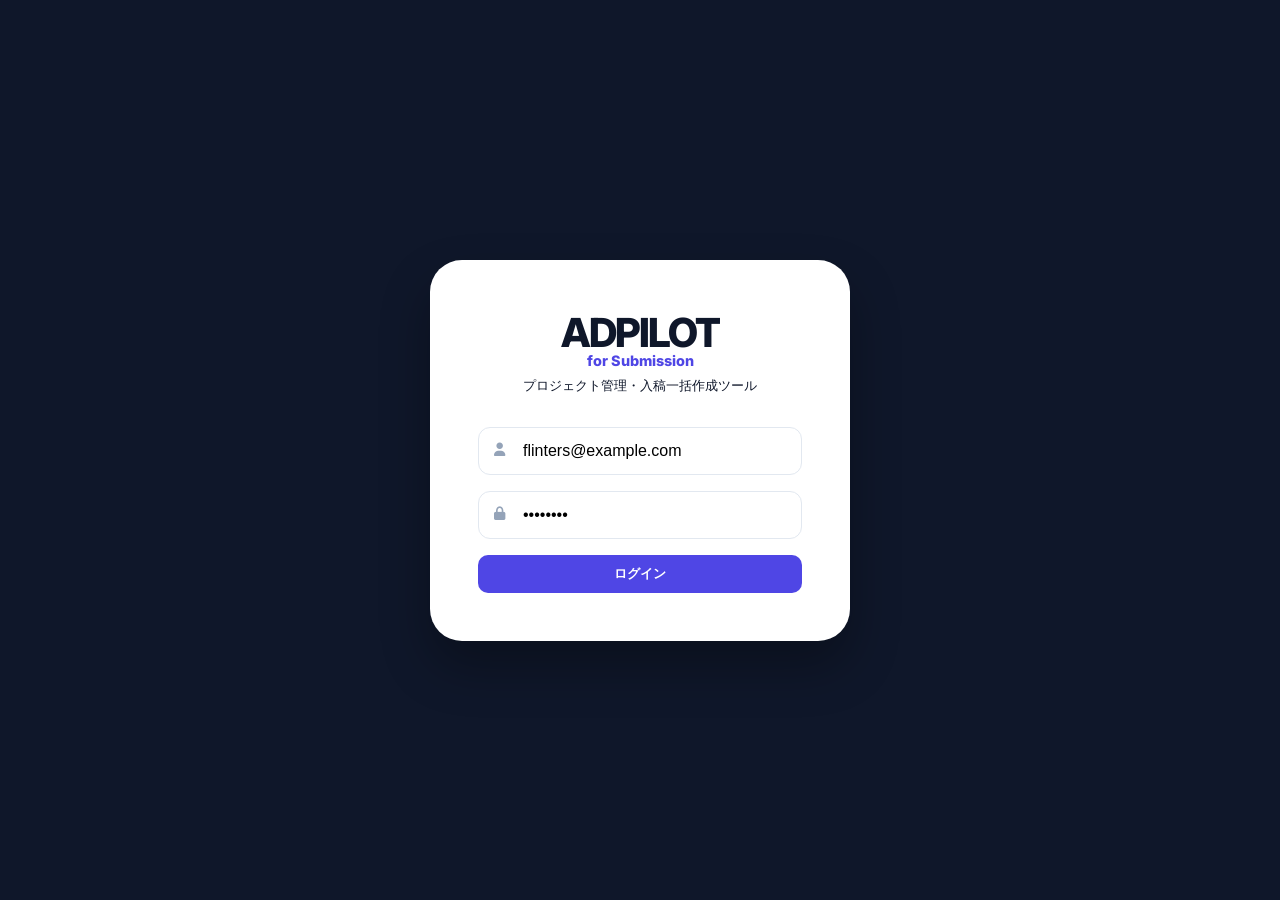
==== mock_tool/index.html @ f50dfc15 "Initial commit" ====
<!DOCTYPE html>
<html lang="ja">
<head>
    <meta charset="UTF-8">
    <meta name="viewport" content="width=device-width, initial-scale=1.0">
    <title>ADPILOT for Submission</title>
    <link rel="stylesheet" href="styles.css">
    <link rel="stylesheet" href="https://cdnjs.cloudflare.com/ajax/libs/font-awesome/6.5.1/css/all.min.css">
    <link href="https://fonts.googleapis.com/css2?family=Inter:wght@400;600;700;800&display=swap" rel="stylesheet">
</head>
<body>
    <!-- Login Layer -->
    <div id="login-screen" class="full-screen-overlay">
        <div class="login-modal">
            <div class="brand-logo">ADPILOT<small>for Submission</small></div>
            <p>プロジェクト管理・入稿一括作成ツール</p>
            <div class="login-form-box">
                <div class="login-input-row"><i class="fas fa-user"></i><input type="text" value="flinters@example.com"></div>
                <div class="login-input-row"><i class="fas fa-lock"></i><input type="password" value="********"></div>
                <button class="btn btn-primary btn-full" id="btn-login-exec">ログイン</button>
            </div>
        </div>
    </div>

    <!-- Account Selection Layer -->
    <div id="account-selection-screen" class="full-screen-overlay" style="display:none; background:#0f172a;">
        <div class="login-modal" style="width:480px;">
            <h2>アカウントを選択</h2>
            <div class="account-grid">
                <div class="account-card btn-account-select" data-account="Flinters Store">
                    <div class="acc-meta"><strong>Flinters Store</strong><small>Meta, Google, Yahoo!</small></div>
                    <i class="fas fa-arrow-right"></i>
                </div>
                <div class="account-card btn-account-select" data-account="Brand-X Project">
                    <div class="acc-meta"><strong>Brand-X Project</strong><small>LINE, TikTok</small></div>
                    <i class="fas fa-arrow-right"></i>
                </div>
            </div>
        </div>
    </div>

    <!-- Application Container -->
    <div class="app-root" id="app-root" style="display:none;">
        <input type="file" id="global-image-uploader" style="display:none;" accept="image/*">
        
        <!-- Side Navigation -->
        <nav class="app-sidebar">
            <div class="sidebar-header">AP<span>Sub</span></div>
            <ul class="nav-list">
                <li class="nav-item active" data-view="dashboard"><i class="fas fa-home"></i><span>ダッシュボード</span></li>
                <li class="nav-item" data-view="creation"><i class="fas fa-plus-square"></i><span>新規入稿作成</span></li>
                <li class="nav-item" data-view="campaigns"><i class="fas fa-sitemap"></i><span>キャンペーン管理</span></li>
                <li class="nav-item" data-view="status"><i class="fas fa-tasks"></i><span>ステータス</span><span class="nav-badge">2</span></li>
                <li class="nav-item" data-view="settings"><i class="fas fa-cog"></i><span>設定</span></li>
            </ul>
        </nav>

        <!-- Main Workspace -->
        <main class="app-workspace">
            <header class="app-header">
                <div class="header-left">
                    <div class="project-switcher" id="project-switcher-toggle">
                        <i class="fas fa-building"></i> <span id="current-project-name">Flinters Store</span> <i class="fas fa-caret-down"></i>
                    </div>
                    <div class="switcher-dropdown" id="project-dropdown">
                        <div class="dropdown-item" data-acc="Flinters Store">Flinters Store</div>
                        <div class="dropdown-item" data-acc="Brand-X Project">Brand-X Project</div>
                        <div class="dropdown-sep"></div>
                        <div class="dropdown-item" id="btn-logout">アカウント選択へ戻る</div>
                    </div>
                </div>
                <div class="header-right">
                    <span class="user-id">flinters</span>
                    <div class="user-avatar">FL</div>
                </div>
            </header>

            <!-- Dashboard View -->
            <div id="view-dashboard" class="view-pane active">
                <div class="view-content">
                    <div class="section-head"><h2>ダッシュボード</h2></div>
                    <div class="stats-row">
                        <div class="stat-card"><span>進行中の入稿</span><div class="stat-val">12</div></div>
                        <div class="stat-card"><span>今月の送信数</span><div class="stat-val">148</div></div>
                        <div class="stat-card"><span>媒体別比率</span><div class="stat-chart-mock"></div></div>
                    </div>
                    <div class="recent-box mt-30">
                        <h3>最近のアクティビティ</h3>
                        <div class="activity-line"><span>Meta Ads の承認が完了しました</span><small>2時間前</small></div>
                        <div class="activity-line"><span>SALEキャンペーン素材が追加されました</span><small>5時間前</small></div>
                    </div>
                </div>
            </div>

            <!-- Creation View -->
            <div id="view-creation" class="view-pane">
                <header class="flow-header">
                    <div class="flow-stepper">
                        <div class="step active" data-s="1"><span>1</span>素材・テキスト</div>
                        <div class="step" data-s="2"><span>2</span>配信先設定</div>
                        <div class="step" data-s="3"><span>3</span>データ生成</div>
                        <div class="step" data-s="4"><span>4</span>最終確認</div>
                    </div>
                    <div class="flow-btns">
                        <button class="btn btn-secondary" id="btn-flow-prev" style="display:none;">戻る</button>
                        <button class="btn btn-primary" id="btn-flow-next">次へ進む</button>
                    </div>
                </header>
                <div class="creation-layout-split">
                    <div class="creation-editor">
                        <!-- Step 1 Pane -->
                        <div id="pane-1" class="pane active">
                            <div id="creative-cards-list">
                                <div class="creative-set-card" data-id="1">
                                    <div class="set-card-head">
                                        <div class="set-card-title"><span class="idx">01</span> 素材セット A</div>
                                        <div class="set-card-ops">
                                            <button class="btn-icon btn-copy-card" title="複製"><i class="fas fa-copy"></i></button>
                                            <button class="btn-icon btn-del-card" title="削除"><i class="fas fa-trash-alt"></i></button>
                                        </div>
                                    </div>
                                    <div class="set-card-body">
                                        <div class="asset-panel">
                                            <div class="asset-slot logo-box">
                                                <small>ロゴ</small>
                                                <div class="upload-area u-logo"><div class="thumb logo-preview empty"></div></div>
                                            </div>
                                            <div class="main-image-slots">
                                                <div class="asset-slot image-box">
                                                    <div class="slot-mode"><button class="m-btn active" data-m="auto">自動</button><button class="m-btn" data-m="manual">個別</button></div>
                                                    <div class="upload-area u-main"><div class="thumb main-preview empty"></div></div>
                                                    <div class="auto-thumbs">
                                                        <div class="at"><div class="att"></div><span>1:1</span></div>
                                                        <div class="at"><div class="att"></div><span>1.91:1</span></div>
                                                    </div>
                                                </div>
                                            </div>
                                            <button class="btn btn-secondary btn-sm btn-add-img-slot"><i class="fas fa-plus"></i> メイン画像を追加</button>
                                        </div>
                                        <div class="fields-panel">
                                            <div class="field-group">
                                                <div class="field-label-row"><span>見出し案</span><button class="btn-add-field" data-type="headline">+</button></div>
                                                <div class="field-container headline-container">
                                                    <div class="field-row">
                                                        <div class="field-check"><i class="fas fa-check-circle"></i></div>
                                                        <div class="field-input-box"><input type="text" class="input-headline" value="【公式】ADPILOTストア"><div class="field-counter"></div></div>
                                                        <button class="btn-del-field">×</button>
                                                    </div>
                                                </div>
                                            </div>
                                            <div class="field-group">
                                                <div class="field-label-row"><span>本文案</span><button class="btn-add-field" data-type="body">+</button></div>
                                                <div class="field-container body-container">
                                                    <div class="field-row">
                                                        <div class="field-check"><i class="fas fa-check-circle"></i></div>
                                                        <div class="field-input-box"><textarea class="input-body">最新のトレンドをADPILOTで一括管理。期間限定セール実施中！</textarea><div class="field-counter"></div></div>
                                                        <button class="btn-del-field">×</button>
                                                    </div>
                                                </div>
                                            </div>
                                            <div class="field-group">
                                                <div class="field-label-row"><span>媒体別固有項目</span></div>
                                                <div class="platform-inputs">
                                                    <div class="f-item"><label>Meta 説明文</label><input type="text" class="input-meta-desc saas-input" value="詳細はこちら"></div>
                                                    <div class="f-item"><label>Google 長い見出し</label><input type="text" class="input-google-long saas-input" value="国内最大級の品揃えをチェック。"></div>
                                                    <div class="f-item"><label>Yahoo! リンクテキスト</label><input type="text" class="input-yahoo-link saas-input" value="詳しくはこちら"></div>
                                                </div>
                                            </div>
                                            <div class="field-group-row">
                                                <div class="f-item"><label>CTAボタン</label><select class="input-cta saas-input"><option>詳細を見る</option><option>今すぐ購入</option></select></div>
                                                <div class="f-item"><label>計測プリセット</label><select class="input-preset saas-input"><option>Default</option></select></div>
                                            </div>
                                            <div class="f-item mt-10"><label>最終遷移先URL</label><input type="text" class="input-url saas-input" value="https://shop.example.com"></div>
                                        </div>
                                    </div>
                                </div>
                            </div>
                            <button class="btn btn-secondary btn-full mt-20" id="btn-add-set-final"><i class="fas fa-plus"></i> 新しい素材セットを追加</button>
                        </div>
                        <!-- Step 2 Pane -->
                        <div id="pane-2" class="pane">
                            <div class="view-title"><h2>配信先設定</h2><p>媒体とターゲットを紐付けます。</p></div>
                            <div class="table-container-card">
                                <table class="matrix-table" id="flow-matrix-table">
                                    <thead><tr><th>媒体</th><th>キャンペーン</th><th>アドセット</th><th>素材セット</th><th></th></tr></thead>
                                    <tbody>
                                        <tr class="matrix-row">
                                            <td><select class="sel-media"><option value="Meta">Meta Ads</option><option value="Google">Google Ads</option><option value="Yahoo">Yahoo! JAPAN</option></select></td>
                                            <td><select class="sel-cp"><option>キャンペーン選択</option></select></td>
                                            <td><select class="sel-as"><option>アドセット選択</option></select></td>
                                            <td><div class="multi-select-custom"><div class="ms-label">素材セット 1</div><div class="ms-popover"></div></div></td>
                                            <td><button class="btn-icon btn-del-matrix"><i class="fas fa-trash"></i></button></td>
                                        </tr>
                                    </tbody>
                                </table>
                            </div>
                            <button class="btn btn-secondary mt-20" id="btn-add-matrix-row"><i class="fas fa-plus"></i> 配信先を追加</button>
                        </div>
                        <!-- Step 3 & 4 Panes -->
                        <div id="pane-3" class="pane"><div id="step-3-gen-box"></div></div>
                        <div id="pane-4" class="pane"><div id="step-4-final-box"></div></div>
                    </div>

                    <!-- Right Preview Panel -->
                    <aside class="app-preview-panel">
                        <div class="p-header">
                            <h3>プレビュー</h3>
                            <div class="p-navigation">
                                <button id="p-prev-btn"><i class="fas fa-chevron-left"></i></button>
                                <span id="p-current-info">案 1/1</span>
                                <button id="p-next-btn"><i class="fas fa-chevron-right"></i></button>
                            </div>
                        </div>
                        <div class="p-scroll-area">
                            <div class="preview-card meta-card">
                                <div class="pc-head"><div class="pc-avatar ref-logo"></div><div><strong>ADPILOT Sub</strong><br><small>Sponsored</small></div></div>
                                <div class="pc-body ref-body">...</div>
                                <div class="pc-img ref-img"></div>
                                <div class="pc-foot"><div>SHOP.COM</div><button class="btn-pc ref-cta">詳細</button></div>
                            </div>
                            <div class="preview-card google-card">
                                <div class="pc-url">shop.example.com</div>
                                <div class="pc-title ref-headline">...</div>
                                <div style="display:flex; gap:10px;"><div class="pc-body ref-body" style="flex:1">...</div><div class="pc-mini-img ref-img"></div></div>
                            </div>
                            <div class="preview-card yahoo-card">
                                <div class="pc-img ref-img"></div>
                                <div class="pc-title ref-headline">...</div>
                                <div class="pc-body ref-body">...</div>
                            </div>
                            <div class="preview-card line-card">
                                <div class="pc-head"><div class="pc-avatar ref-logo"></div><strong>ADPILOT official</strong></div>
                                <div class="pc-img ref-img"></div>
                                <div class="pc-text ref-headline">...</div>
                            </div>
                        </div>
                    </aside>
                </div>
            </div>

            <!-- Campaign Mgmt -->
            <div id="view-campaigns" class="app-view">
                <div class="view-content">
                    <div class="header-row">
                        <h2>キャンペーン・アドセット管理</h2>
                        <div class="actions"><button class="btn btn-primary" id="btn-cp-new">キャンペーン登録</button><button class="btn btn-secondary" id="btn-as-new">アドセット登録</button></div>
                    </div>
                    <div class="media-tab-row mt-20">
                        <button class="plt-tab active" data-plt="Meta">Meta</button><button class="plt-tab" data-plt="Google">Google</button><button class="plt-tab" data-plt="Yahoo">Yahoo!</button>
                    </div>
                    <div class="table-container-card mt-20">
                        <table class="saas-table">
                            <thead><tr><th>種類</th><th>名称</th><th>ステータス</th><th>予算/目的/ターゲット</th><th>操作</th></tr></thead>
                            <tbody id="mgmt-table-body"></tbody>
                        </table>
                    </div>
                </div>
            </div>

            <!-- Status View -->
            <div id="view-status" class="app-view">
                <div class="view-content">
                    <div class="view-title"><h2>入稿ステータス管理</h2></div>
                    <h3 class="mt-20">対応が必要なタスク</h3>
                    <div class="table-container-card mt-10 mb-40"><table class="saas-table"><tbody id="status-todo-list"></tbody></table></div>
                    <h3>入稿履歴</h3>
                    <div class="table-container-card mt-10"><table class="saas-table"><tbody id="status-hist-list"></tbody></table></div>
                </div>
            </div>

            <!-- Settings View -->
            <div id="view-settings" class="app-view">
                <div class="view-content" id="settings-root"></div>
            </div>
        </main>
    </div>

    <!-- Modal Overlay -->
    <div id="modal-overlay" class="modal-layer">
        <div class="modal-window">
            <button class="btn-modal-close"><i class="fas fa-times"></i></button>
            <div id="modal-body-content"></div>
            <div class="modal-actions">
                <button class="btn btn-primary" id="btn-modal-save-exec">保存する</button>
            </div>
        </div>
    </div>

    <script src="script.js"></script>
</body>
</html>
---- mock_tool/styles.css ----
:root {
    --primary: #4f46e5;
    --primary-hover: #4338ca;
    --sidebar-bg: #0f172a;
    --bg-main: #f8fafc;
    --border: #e2e8f0;
    --text-main: #0f172a;
    --text-muted: #64748b;
    --danger: #ef4444;
    --success: #10b981;
    --warn: #f59e0b;
}

* { box-sizing: border-box; margin: 0; padding: 0; }
body { font-family: 'Inter', sans-serif; color: var(--text-main); background: var(--bg-main); overflow: hidden; height: 100vh; font-size: 13px; }

/* Full Overlays */
.full-screen-overlay { position: fixed; top: 0; left: 0; width: 100%; height: 100%; z-index: 9999; display: flex; align-items: center; justify-content: center; background: #0f172a; transition: 0.3s; }
.login-modal { background: white; padding: 48px; border-radius: 32px; width: 420px; text-align: center; box-shadow: 0 25px 50px rgba(0,0,0,0.3); }
.brand-logo { font-size: 2.5rem; font-weight: 800; color: var(--sidebar-bg); letter-spacing: -2px; margin-bottom: 8px; }
.brand-logo small { font-size: 0.9rem; display: block; color: var(--primary); letter-spacing: 0; margin-top: -5px; }

.login-form-box { margin-top: 32px; display: flex; flex-direction: column; gap: 16px; }
.login-input-row { position: relative; }
.login-input-row i { position: absolute; left: 16px; top: 16px; color: #94a3b8; }
.login-input-row input { width: 100%; padding: 14px 14px 14px 44px; border: 1.5px solid var(--border); border-radius: 12px; font-size: 1rem; }

.account-grid { margin-top: 32px; display: flex; flex-direction: column; gap: 12px; }
.account-card { background: #f1f5f9; padding: 16px 20px; border-radius: 16px; display: flex; justify-content: space-between; align-items: center; cursor: pointer; transition: 0.2s; text-align: left; }
.account-card:hover { background: #e2e8f0; transform: translateX(8px); }
.acc-meta strong { display: block; font-size: 1rem; }
.acc-meta small { color: var(--text-muted); }

/* --- Main Layout --- */
.app-root { display: flex; width: 100vw; height: 100vh; overflow: hidden; }

/* Sidebar */
.app-sidebar { width: 110px; background: var(--sidebar-bg); display: flex; flex-direction: column; align-items: center; padding: 24px 0; flex-shrink: 0; }
.sidebar-header { width: 44px; height: 44px; background: linear-gradient(135deg, var(--primary), #818cf8); border-radius: 12px; color: white; display: flex; flex-direction: column; align-items: center; justify-content: center; font-weight: 800; font-size: 1.1rem; margin-bottom: 40px; box-shadow: 0 4px 12px rgba(79,70,229,0.3); }
.sidebar-header span { font-size: 0.5rem; margin-top: -2px; }

.nav-list { width: 100%; list-style: none; }
.nav-item { width: 100%; height: 72px; display: flex; flex-direction: column; align-items: center; justify-content: center; color: #94a3b8; cursor: pointer; gap: 6px; position: relative; transition: 0.2s; }
.nav-item.active { color: white; background: rgba(255,255,255,0.05); }
.nav-item.active::after { content: ''; position: absolute; left: 0; top: 15%; bottom: 15%; width: 3px; background: var(--primary); }
.nav-item i { font-size: 1.4rem; }
.nav-item span { font-size: 0.6rem; font-weight: 600; }
.nav-badge { position: absolute; top: 12px; right: 28px; background: var(--danger); color: white; font-size: 0.6rem; font-weight: 800; padding: 2px 5px; border-radius: 10px; }

/* Workspace */
.app-workspace { flex: 1; display: flex; flex-direction: column; overflow: hidden; background: var(--bg-main); }
.app-header { height: 64px; background: white; border-bottom: 1px solid var(--border); display: flex; align-items: center; justify-content: space-between; padding: 0 32px; flex-shrink: 0; }

.project-switcher { position: relative; padding: 8px 16px; background: #f1f5f9; border-radius: 10px; cursor: pointer; font-weight: 700; display: flex; align-items: center; gap: 10px; }
.switcher-dropdown { position: absolute; top: 110%; left: 0; width: 220px; background: white; border: 1px solid var(--border); border-radius: 12px; box-shadow: 0 10px 25px rgba(0,0,0,0.1); display: none; z-index: 1000; padding: 8px; }
.switcher-dropdown.active { display: block; }
.dropdown-item { padding: 12px; border-radius: 8px; cursor: pointer; font-weight: 600; transition: 0.2s; }
.dropdown-item:hover { background: #f1f5f9; color: var(--primary); }
.dropdown-sep { height: 1px; background: var(--border); margin: 6px 0; }

.user-info { display: flex; align-items: center; gap: 12px; }
.user-avatar { width: 32px; height: 32px; background: var(--primary); color: white; border-radius: 50%; display: flex; align-items: center; justify-content: center; font-weight: 800; }

/* Views */
.view-pane { display: none; height: 100%; flex-direction: column; overflow: hidden; }
.view-pane.active { display: flex; }
.view-content { flex: 1; overflow-y: auto; padding: 32px; }

/* Creation Split Layout */
.creation-header { height: 56px; background: white; border-bottom: 1px solid var(--border); display: flex; align-items: center; justify-content: space-between; padding: 0 32px; flex-shrink: 0; }
.flow-stepper { display: flex; gap: 32px; }
.step { display: flex; align-items: center; gap: 10px; color: var(--text-muted); font-weight: 700; font-size: 0.85rem; }
.step.active { color: var(--primary); }
.step span { width: 22px; height: 22px; background: #f1f5f9; border-radius: 50%; display: flex; align-items: center; justify-content: center; font-size: 0.75rem; }
.step.active span { background: var(--primary); color: white; }

.creation-layout-split { display: flex; flex: 1; overflow: hidden; }
.creation-editor { flex: 1; overflow-y: auto; padding: 32px; background: #f1f5f9; }
.app-preview-panel { width: 380px; background: white; border-left: 1px solid var(--border); display: flex; flex-direction: column; flex-shrink: 0; }

.pane { display: none; flex-direction: column; gap: 32px; }
.pane.active { display: flex; }

/* Creative Card */
.creative-set-card { background: white; border-radius: 20px; border: 1px solid var(--border); padding: 24px; box-shadow: 0 4px 6px rgba(0,0,0,0.02); }
.set-card-head { display: flex; justify-content: space-between; border-bottom: 1px solid #f1f5f9; padding-bottom: 16px; margin-bottom: 24px; }
.set-card-title { font-weight: 800; font-size: 1.1rem; display: flex; align-items: center; gap: 12px; }
.set-card-title .idx { background: var(--sidebar-bg); color: white; padding: 2px 8px; border-radius: 6px; font-size: 0.75rem; }
.set-card-body { display: flex; gap: 32px; }

/* Assets Area */
.asset-panel { width: 240px; display: flex; flex-direction: column; gap: 24px; flex-shrink: 0; }
.asset-slot { background: #f8fafc; border: 1px solid var(--border); border-radius: 12px; padding: 16px; position: relative; }
.slot-mode { display: flex; background: #e2e8f0; padding: 2px; border-radius: 8px; width: fit-content; margin-bottom: 12px; }
.m-btn { border: none; background: none; padding: 4px 12px; font-size: 0.7rem; font-weight: 800; cursor: pointer; border-radius: 6px; color: var(--text-muted); }
.m-btn.active { background: white; color: var(--primary); box-shadow: 0 2px 4px rgba(0,0,0,0.05); }
.upload-area { border: 1.5px dashed #cbd5e1; border-radius: 10px; height: 100px; background: #fff; display: flex; align-items: center; justify-content: center; cursor: pointer; overflow: hidden; }
.thumb { width: 100%; height: 100%; background-size: contain; background-position: center; background-repeat: no-repeat; }
.thumb.empty::after { content: '\f03e'; font-family: 'Font Awesome 6 Free'; font-weight: 900; color: #cbd5e1; font-size: 2rem; }
.auto-thumbs { display: flex; gap: 10px; margin-top: 12px; }
.att { width: 36px; height: 36px; background: #eee; border-radius: 4px; background-size: cover; }

/* Fields Area */
.fields-panel { flex: 1; display: flex; flex-direction: column; gap: 24px; }
.field-group { background: #f8fafc; padding: 20px; border-radius: 16px; border: 1px solid var(--border); }
.field-label-row { display: flex; justify-content: space-between; margin-bottom: 12px; font-weight: 800; color: var(--text-muted); font-size: 0.85rem; }
.btn-add-field { background: white; border: 1.5px solid var(--primary); color: var(--primary); width: 22px; height: 22px; border-radius: 6px; cursor: pointer; font-weight: 800; }
.field-row { display: flex; gap: 12px; margin-bottom: 12px; align-items: flex-start; }
.field-check { padding-top: 12px; font-size: 1rem; color: var(--success); }
.field-input-box { flex: 1; position: relative; }
.field-input-box input, .field-input-box textarea { width: 100%; padding: 12px; border: 1px solid var(--border); border-radius: 10px; font-size: 0.95rem; font-family: inherit; }
.field-counter { font-size: 0.7rem; margin-top: 6px; font-weight: 700; display: flex; justify-content: flex-end; gap: 10px; }
.ng { color: var(--danger); }
.ok { color: var(--success); }

/* Matrix Table */
.table-container-card { background: white; border-radius: 16px; border: 1px solid var(--border); overflow: hidden; }
.saas-table { width: 100%; border-collapse: collapse; }
.saas-table th { background: #f8fafc; padding: 14px; text-align: left; font-size: 0.75rem; color: var(--text-muted); border-bottom: 1px solid var(--border); }
.saas-table td { padding: 14px; border-bottom: 1px solid var(--border); vertical-align: middle; }
.campaign-row { background: #f1f5f9; font-weight: 800; }
.adset-row td:nth-child(2) { padding-left: 48px; color: var(--text-muted); }
.adset-row td:nth-child(2)::before { content: '└ '; opacity: 0.5; margin-right: 8px; }

/* Preview Cards */
.p-header { padding: 20px; border-bottom: 1px solid var(--border); }
.p-scroll-area { flex: 1; overflow-y: auto; padding: 20px; background: #f8fafc; }
.preview-card { background: white; border: 1px solid var(--border); border-radius: 16px; padding: 16px; margin-bottom: 32px; box-shadow: 0 4px 12px rgba(0,0,0,0.05); }
.pc-head { display: flex; gap: 12px; margin-bottom: 12px; }
.pc-avatar { width: 36px; height: 36px; background: #eee; border-radius: 6px; background-size: contain; background-position: center; }
.pc-img { width: 100%; aspect-ratio: 1.91/1; background: #f1f5f9; border-radius: 8px; margin: 12px 0; background-size: cover; background-position: center; }
.pc-mini-img { width: 50px; height: 50px; background: #eee; border-radius: 6px; background-size: cover; }
.p-navigation { display: flex; justify-content: space-between; align-items: center; background: #f1f5f9; padding: 10px; border-radius: 12px; margin-top: 10px; }

/* Modals */
.modal-layer { position: fixed; top: 0; left: 0; width: 100%; height: 100%; background: rgba(0,0,0,0.5); display: none; align-items: center; justify-content: center; z-index: 10000; }
.modal-layer.active { display: flex; }
.modal-window { background: white; padding: 32px; border-radius: 24px; width: 540px; position: relative; }
.btn-modal-close { position: absolute; top: 20px; right: 20px; border: none; background: none; font-size: 1.2rem; cursor: pointer; }

/* Utilities */
.btn { padding: 10px 20px; border-radius: 10px; font-weight: 700; cursor: pointer; border: none; transition: 0.2s; display: inline-flex; align-items: center; gap: 8px; }
.btn-primary { background: var(--primary); color: white; }
.btn-secondary { background: white; border: 1px solid var(--border); }
.btn-full { width: 100%; justify-content: center; }
.btn-icon { background: none; border: none; cursor: pointer; color: var(--text-muted); font-size: 1rem; }
.mt-30 { margin-top: 30px; }
.mb-40 { margin-bottom: 40px; }
.saas-input { width: 100%; padding: 10px; border: 1px solid var(--border); border-radius: 8px; font-size: 0.9rem; }
.plt-tab { padding: 8px 16px; border: none; background: #e2e8f0; font-weight: 700; border-radius: 8px; cursor: pointer; margin-right: 8px; }
.plt-tab.active { background: var(--primary); color: white; }
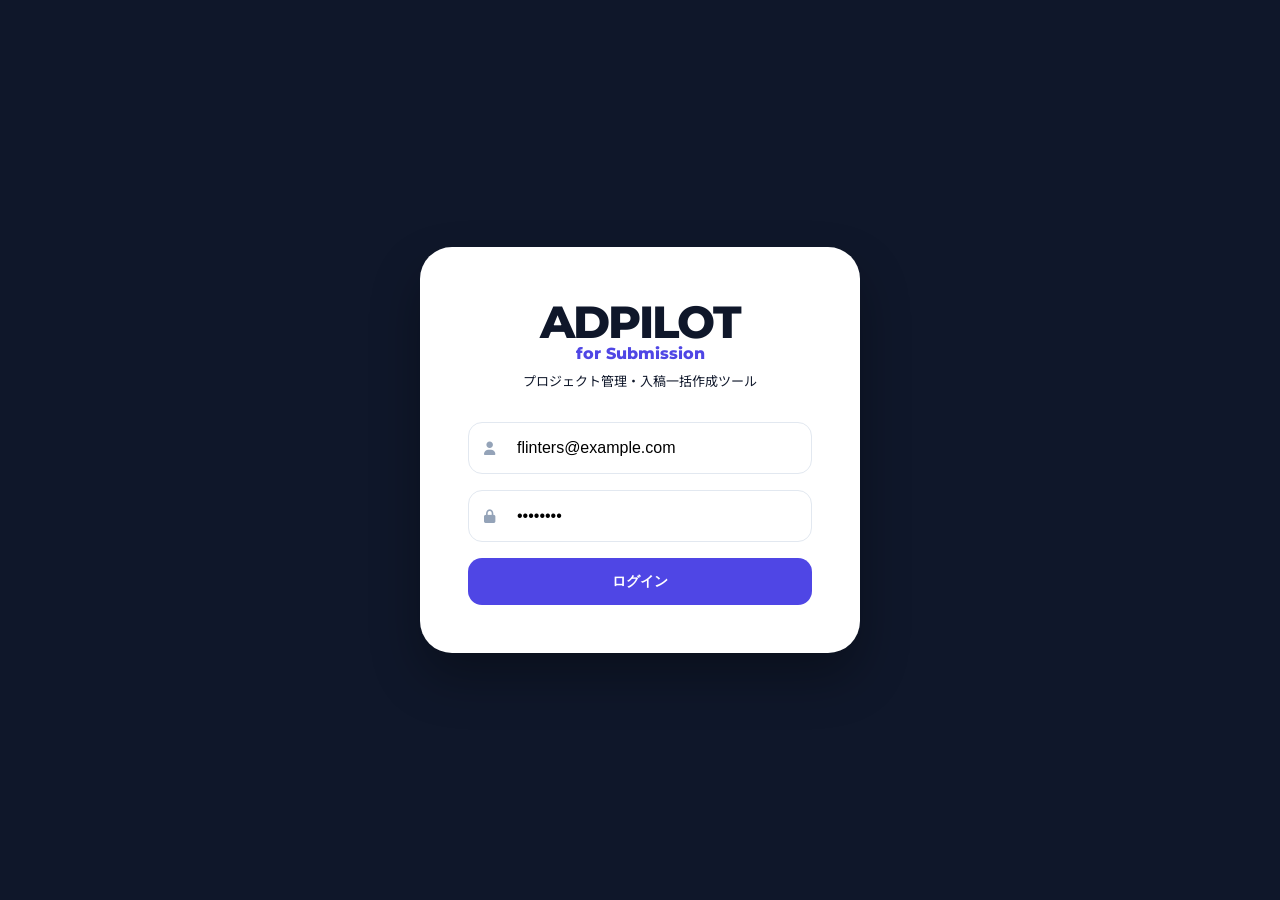
==== commit 2076bf0c: "一時修正" ====
--- a/mock_tool/index.html
+++ b/mock_tool/index.html
@@ -4,9 +4,17 @@
     <meta charset="UTF-8">
     <meta name="viewport" content="width=device-width, initial-scale=1.0">
     <title>ADPILOT for Submission</title>
-    <link rel="stylesheet" href="styles.css">
+    
+    <!-- Modular CSS (Standard Link) -->
+    <link rel="stylesheet" href="css/global.css">
+    <link rel="stylesheet" href="css/dashboard.css">
+    <link rel="stylesheet" href="css/creation.css">
+    <link rel="stylesheet" href="css/preview.css">
+    <link rel="stylesheet" href="css/overlays.css">
+    <link rel="stylesheet" href="css/components.css">
+    
     <link rel="stylesheet" href="https://cdnjs.cloudflare.com/ajax/libs/font-awesome/6.5.1/css/all.min.css">
-    <link href="https://fonts.googleapis.com/css2?family=Inter:wght@400;600;700;800&display=swap" rel="stylesheet">
+    <link href="https://fonts.googleapis.com/css2?family=Montserrat:wght@400;600;700;800&family=Noto+Sans+JP:wght@400;600;700;800&display=swap" rel="stylesheet">
 </head>
 <body>
     <!-- Login Layer -->
@@ -17,7 +25,7 @@
             <div class="login-form-box">
                 <div class="login-input-row"><i class="fas fa-user"></i><input type="text" value="flinters@example.com"></div>
                 <div class="login-input-row"><i class="fas fa-lock"></i><input type="password" value="********"></div>
-                <button class="btn btn-primary btn-full" id="btn-login-exec">ログイン</button>
+                <button class="btn btn-primary btn-full btn-login-text" id="btn-login-exec">ログイン</button>
             </div>
         </div>
     </div>
@@ -41,11 +49,11 @@
 
     <!-- Application Container -->
     <div class="app-root" id="app-root" style="display:none;">
+        <div id="toast-container"></div>
         <input type="file" id="global-image-uploader" style="display:none;" accept="image/*">
         
         <!-- Side Navigation -->
         <nav class="app-sidebar">
-            <div class="sidebar-header">AP<span>Sub</span></div>
             <ul class="nav-list">
                 <li class="nav-item active" data-view="dashboard"><i class="fas fa-home"></i><span>ダッシュボード</span></li>
                 <li class="nav-item" data-view="creation"><i class="fas fa-plus-square"></i><span>新規入稿作成</span></li>
@@ -59,18 +67,17 @@
         <main class="app-workspace">
             <header class="app-header">
                 <div class="header-left">
-                    <div class="project-switcher" id="project-switcher-toggle">
-                        <i class="fas fa-building"></i> <span id="current-project-name">Flinters Store</span> <i class="fas fa-caret-down"></i>
-                    </div>
-                    <div class="switcher-dropdown" id="project-dropdown">
-                        <div class="dropdown-item" data-acc="Flinters Store">Flinters Store</div>
-                        <div class="dropdown-item" data-acc="Brand-X Project">Brand-X Project</div>
-                        <div class="dropdown-sep"></div>
-                        <div class="dropdown-item" id="btn-logout">アカウント選択へ戻る</div>
+                    <div class="project-switcher" id="account-switcher">
+                        <i class="fas fa-building"></i> <span id="current-account-name">Flinters Store</span> <i class="fas fa-caret-down"></i>
+                        <div class="switcher-dropdown" id="project-dropdown">
+                            <div class="dropdown-item" data-acc="Flinters Store">Flinters Store</div>
+                            <div class="dropdown-item" data-acc="Brand-X Project">Brand-X Project</div>
+                            <div class="dropdown-sep"></div>
+                            <div class="dropdown-item" id="btn-logout">アカウント選択へ戻る</div>
+                        </div>
                     </div>
                 </div>
                 <div class="header-right">
-                    <span class="user-id">flinters</span>
                     <div class="user-avatar">FL</div>
                 </div>
             </header>
@@ -79,15 +86,51 @@
             <div id="view-dashboard" class="view-pane active">
                 <div class="view-content">
                     <div class="section-head"><h2>ダッシュボード</h2></div>
-                    <div class="stats-row">
-                        <div class="stat-card"><span>進行中の入稿</span><div class="stat-val">12</div></div>
-                        <div class="stat-card"><span>今月の送信数</span><div class="stat-val">148</div></div>
-                        <div class="stat-card"><span>媒体別比率</span><div class="stat-chart-mock"></div></div>
-                    </div>
-                    <div class="recent-box mt-30">
-                        <h3>最近のアクティビティ</h3>
-                        <div class="activity-line"><span>Meta Ads の承認が完了しました</span><small>2時間前</small></div>
-                        <div class="activity-line"><span>SALEキャンペーン素材が追加されました</span><small>5時間前</small></div>
+                    
+                    <!-- Top Row: 3 Columns -->
+                    <div class="dashboard-upper-row">
+                        <div class="stat-card">
+                            <span>進行中の入稿</span>
+                            <div class="stat-val">12</div>
+                            <small class="trend up"><i class="fas fa-arrow-up"></i> 2件増加</small>
+                        </div>
+                        <div class="stat-card">
+                            <span>今月の入稿数</span>
+                            <div class="stat-val">148</div>
+                            <small class="trend"><i class="fas fa-calendar-check"></i> 目標まで 52件</small>
+                        </div>
+                        <div class="recent-box-mini">
+                            <h3>最近のアクティビティ</h3>
+                            <div class="activity-line-sm"><span>Meta Ads 承認完了</span><small>2h前</small></div>
+                            <div class="activity-line-sm"><span>SALE素材追加</span><small>5h前</small></div>
+                            <div class="activity-line-sm"><span>Google入稿完了</span><small>1日前</small></div>
+                        </div>
+                    </div>
+                    
+                    <!-- Bottom Row: 2 Columns -->
+                    <div class="dashboard-lower-grid mt-30">
+                        <div class="stat-card chart-card">
+                            <span>媒体別比率</span>
+                            <div class="stat-chart-container">
+                                <div class="stat-donut-chart"></div>
+                                <div class="stat-chart-legend">
+                                    <div class="leg-item"><span class="dot meta"></span>Meta 45% (67件)</div>
+                                    <div class="leg-item"><span class="dot google"></span>Google 30% (44件)</div>
+                                    <div class="leg-item"><span class="dot yahoo"></span>Yahoo! 25% (37件)</div>
+                                </div>
+                            </div>
+                        </div>
+                        <div class="recent-box status-card">
+                            <h3>メディア連携ステータス</h3>
+                            <div class="media-status-grid">
+                                <div class="ms-card"><i class="fab fa-facebook" style="color:var(--meta)"></i><span>Meta Ads</span><div class="ms-dot online"></div></div>
+                                <div class="ms-card"><i class="fab fa-google" style="color:var(--google)"></i><span>Google Ads</span><div class="ms-dot online"></div></div>
+                                <div class="ms-card"><i class="fas fa-search" style="color:var(--yahoo)"></i><span>Yahoo! Ads</span><div class="ms-dot online"></div></div>
+                                <div class="ms-card"><i class="fab fa-line" style="color:var(--line)"></i><span>LINE Ads</span><div class="ms-dot offline"></div></div>
+                                <div class="ms-card"><i class="fab fa-tiktok" style="color:#000"></i><span>TikTok Ads</span><div class="ms-dot online"></div></div>
+                                <div class="ms-card"><i class="fab fa-x-twitter" style="color:#000"></i><span>X Ads</span><div class="ms-dot online"></div></div>
+                            </div>
+                        </div>
                     </div>
                 </div>
             </div>
@@ -98,10 +141,11 @@
                     <div class="flow-stepper">
                         <div class="step active" data-s="1"><span>1</span>素材・テキスト</div>
                         <div class="step" data-s="2"><span>2</span>配信先設定</div>
-                        <div class="step" data-s="3"><span>3</span>データ生成</div>
+                        <div class="step" data-s="3"><span>3</span>入稿データ編集</div>
                         <div class="step" data-s="4"><span>4</span>最終確認</div>
                     </div>
                     <div class="flow-btns">
+                        <button class="btn btn-secondary" id="btn-open-preview"><i class="fas fa-eye"></i> プレビューを表示</button>
                         <button class="btn btn-secondary" id="btn-flow-prev" style="display:none;">戻る</button>
                         <button class="btn btn-primary" id="btn-flow-next">次へ進む</button>
                     </div>
@@ -111,73 +155,129 @@
                         <!-- Step 1 Pane -->
                         <div id="pane-1" class="pane active">
                             <div id="creative-cards-list">
-                                <div class="creative-set-card" data-id="1">
+                                <div class="creative-set-card active" data-id="1">
                                     <div class="set-card-head">
-                                        <div class="set-card-title"><span class="idx">01</span> 素材セット A</div>
+                                        <div class="set-card-title"><span class="idx set-num">01</span> 素材セット A</div>
                                         <div class="set-card-ops">
-                                            <button class="btn-icon btn-copy-card" title="複製"><i class="fas fa-copy"></i></button>
-                                            <button class="btn-icon btn-del-card" title="削除"><i class="fas fa-trash-alt"></i></button>
+                                            <button class="btn btn-secondary btn-sm btn-apply-preview"><i class="fas fa-sync-alt"></i> プレビューに反映</button>
+                                            <button class="btn-op btn-copy-card" title="複製"><i class="fas fa-copy"></i></button>
+                                            <button class="btn-op btn-del-card" title="削除"><i class="fas fa-trash-alt"></i></button>
                                         </div>
                                     </div>
                                     <div class="set-card-body">
                                         <div class="asset-panel">
-                                            <div class="asset-slot logo-box">
-                                                <small>ロゴ</small>
-                                                <div class="upload-area u-logo"><div class="thumb logo-preview empty"></div></div>
+                                            <div class="asset-slot logo-box-minimal">
+                                                <small>ブランドロゴ (1:1)</small>
+                                                <div class="upload-area-logo sq u-logo" title="クリックしてロゴをアップロード">
+                                                    <div class="thumb logo-preview empty"></div>
+                                                    <div class="upload-placeholder">
+                                                        <i class="fas fa-image"></i>
+                                                        <span>Logo</span>
+                                                    </div>
+                                                </div>
                                             </div>
                                             <div class="main-image-slots">
                                                 <div class="asset-slot image-box">
-                                                    <div class="slot-mode"><button class="m-btn active" data-m="auto">自動</button><button class="m-btn" data-m="manual">個別</button></div>
-                                                    <div class="upload-area u-main"><div class="thumb main-preview empty"></div></div>
-                                                    <div class="auto-thumbs">
-                                                        <div class="at"><div class="att"></div><span>1:1</span></div>
-                                                        <div class="at"><div class="att"></div><span>1.91:1</span></div>
-                                                    </div>
-                                                </div>
-                                            </div>
-                                            <button class="btn btn-secondary btn-sm btn-add-img-slot"><i class="fas fa-plus"></i> メイン画像を追加</button>
+                                                    <div class="slot-mode">
+                                                        <button class="m-btn active" data-m="auto">自動</button>
+                                                        <button class="m-btn" data-m="manual">個別</button>
+                                                    </div>
+                                                    
+                                                    <div class="mode-pane mode-pane-auto active">
+                                                        <div class="upload-area u-main" title="クリックして画像をアップロード">
+                                                            <div class="thumb main-preview empty"></div>
+                                                            <div class="upload-placeholder">
+                                                                <i class="fas fa-cloud-upload-alt"></i>
+                                                                <span>Master Image</span>
+                                                            </div>
+                                                        </div>
+                                                    </div>
+
+                                                    <div class="mode-pane mode-pane-manual">
+                                                        <div class="manual-add-controls">
+                                                            <select class="sel-add-size saas-input">
+                                                                <option value="1:1">正方形 (1:1)</option>
+                                                                <option value="1.91:1">横長 (1.91:1)</option>
+                                                                <option value="4:5">縦長 (4:5)</option>
+                                                                <option value="9:16">フル縦長 (9:16)</option>
+                                                            </select>
+                                                            <button class="btn btn-secondary btn-sm btn-add-manual-slot">追加</button>
+                                                        </div>
+                                                        <div class="manual-upload-grid mt-15"></div>
+                                                    </div>
+                                                </div>
+                                            </div>
+                                            <button class="btn btn-secondary btn-sm btn-add-img-slot mt-20"><i class="fas fa-plus"></i> 画像セットを追加</button>
                                         </div>
                                         <div class="fields-panel">
                                             <div class="field-group">
-                                                <div class="field-label-row"><span>見出し案</span><button class="btn-add-field" data-type="headline">+</button></div>
+                                                <div class="field-label-row"><span>見出し案</span></div>
                                                 <div class="field-container headline-container">
                                                     <div class="field-row">
-                                                        <div class="field-check"><i class="fas fa-check-circle"></i></div>
-                                                        <div class="field-input-box"><input type="text" class="input-headline" value="【公式】ADPILOTストア"><div class="field-counter"></div></div>
-                                                        <button class="btn-del-field">×</button>
-                                                    </div>
-                                                </div>
+                                                        <button class="btn-del-field-top">×</button>
+                                                        <div class="field-input-box">
+                                                            <input type="text" class="input-headline" value="【公式】ADPILOTストア">
+                                                            <div class="field-footer-info">
+                                                                <div class="field-counter-side">0文字</div>
+                                                                <div class="field-status-side">OK</div>
+                                                            </div>
+                                                        </div>
+                                                    </div>
+                                                </div>
+                                                <button class="btn-add-field-bottom" data-type="headline"><i class="fas fa-plus"></i> 見出しを追加</button>
                                             </div>
                                             <div class="field-group">
-                                                <div class="field-label-row"><span>本文案</span><button class="btn-add-field" data-type="body">+</button></div>
+                                                <div class="field-label-row"><span>本文案</span></div>
                                                 <div class="field-container body-container">
                                                     <div class="field-row">
-                                                        <div class="field-check"><i class="fas fa-check-circle"></i></div>
-                                                        <div class="field-input-box"><textarea class="input-body">最新のトレンドをADPILOTで一括管理。期間限定セール実施中！</textarea><div class="field-counter"></div></div>
-                                                        <button class="btn-del-field">×</button>
-                                                    </div>
-                                                </div>
-                                            </div>
-                                            <div class="field-group">
-                                                <div class="field-label-row"><span>媒体別固有項目</span></div>
-                                                <div class="platform-inputs">
-                                                    <div class="f-item"><label>Meta 説明文</label><input type="text" class="input-meta-desc saas-input" value="詳細はこちら"></div>
-                                                    <div class="f-item"><label>Google 長い見出し</label><input type="text" class="input-google-long saas-input" value="国内最大級の品揃えをチェック。"></div>
-                                                    <div class="f-item"><label>Yahoo! リンクテキスト</label><input type="text" class="input-yahoo-link saas-input" value="詳しくはこちら"></div>
-                                                </div>
+                                                        <button class="btn-del-field-top">×</button>
+                                                        <div class="field-input-box">
+                                                            <textarea class="input-body">最新のトレンドをADPILOTで一括管理。期間限定セール実施中！</textarea>
+                                                            <div class="field-footer-info">
+                                                                <div class="field-counter-side">0文字</div>
+                                                                <div class="field-status-side">OK</div>
+                                                            </div>
+                                                        </div>
+                                                    </div>
+                                                </div>
+                                                <button class="btn-add-field-bottom" data-type="body"><i class="fas fa-plus"></i> 本文を追加</button>
                                             </div>
                                             <div class="field-group-row">
                                                 <div class="f-item"><label>CTAボタン</label><select class="input-cta saas-input"><option>詳細を見る</option><option>今すぐ購入</option></select></div>
-                                                <div class="f-item"><label>計測プリセット</label><select class="input-preset saas-input"><option>Default</option></select></div>
-                                            </div>
-                                            <div class="f-item mt-10"><label>最終遷移先URL</label><input type="text" class="input-url saas-input" value="https://shop.example.com"></div>
+                                                <div class="f-item"><label>最終遷移先URL</label><input type="text" class="input-url saas-input" value="https://shop.example.com"></div>
+                                            </div>
+                                            <div class="f-item mt-10"><label>計測プリセット（パラメーター）</label><select class="input-preset saas-input"><option>Default (utm_source=adpilot&...)</option><option>Seasonal_Sale</option></select></div>
+
+                                            <div class="field-group mt-20 plat-specific-section">
+                                                <div class="field-label-row"><span>媒体別固有項目</span></div>
+                                                <div class="platform-tabs">
+                                                    <div class="p-tab active" data-p="Meta">Meta</div>
+                                                    <div class="p-tab" data-p="Google">Google</div>
+                                                    <div class="p-tab" data-p="Yahoo">Yahoo</div>
+                                                    <div class="p-tab" data-p="LINE">LINE</div>
+                                                </div>
+                                                <div class="platform-inputs-area">
+                                                    <div class="plat-pane active" data-p="Meta">
+                                                        <div class="f-item"><label>Meta 説明文</label><input type="text" class="input-meta-desc saas-input" value="詳細はこちら"></div>
+                                                    </div>
+                                                    <div class="plat-pane" data-p="Google">
+                                                        <div class="f-item"><label>Google 長い見出し</label><input type="text" class="input-google-long saas-input" placeholder="Google用の長い見出しを入力"></div>
+                                                    </div>
+                                                    <div class="plat-pane" data-p="Yahoo">
+                                                        <div class="f-item"><label>Yahoo! リンクテキスト</label><input type="text" class="input-yahoo-link saas-input" value="詳しくはこちら"></div>
+                                                    </div>
+                                                    <div class="plat-pane" data-p="LINE">
+                                                        <div class="f-item"><label>LINE 広告主名</label><input type="text" class="saas-input" value="ADPILOT Official"></div>
+                                                    </div>
+                                                </div>
+                                            </div>
                                         </div>
                                     </div>
                                 </div>
                             </div>
                             <button class="btn btn-secondary btn-full mt-20" id="btn-add-set-final"><i class="fas fa-plus"></i> 新しい素材セットを追加</button>
                         </div>
-                        <!-- Step 2 Pane -->
+                        <!-- Step 2-5 Panes -->
                         <div id="pane-2" class="pane">
                             <div class="view-title"><h2>配信先設定</h2><p>媒体とターゲットを紐付けます。</p></div>
                             <div class="table-container-card">
@@ -185,10 +285,19 @@
                                     <thead><tr><th>媒体</th><th>キャンペーン</th><th>アドセット</th><th>素材セット</th><th></th></tr></thead>
                                     <tbody>
                                         <tr class="matrix-row">
-                                            <td><select class="sel-media"><option value="Meta">Meta Ads</option><option value="Google">Google Ads</option><option value="Yahoo">Yahoo! JAPAN</option></select></td>
+                                            <td>
+                                                <select class="sel-media">
+                                                    <option value="Meta">Meta Ads</option>
+                                                    <option value="Google">Google Ads</option>
+                                                    <option value="Yahoo">Yahoo! JAPAN</option>
+                                                    <option value="LINE">LINE Ads</option>
+                                                    <option value="TikTok">TikTok Ads</option>
+                                                    <option value="X">X Ads</option>
+                                                </select>
+                                            </td>
                                             <td><select class="sel-cp"><option>キャンペーン選択</option></select></td>
                                             <td><select class="sel-as"><option>アドセット選択</option></select></td>
-                                            <td><div class="multi-select-custom"><div class="ms-label">素材セット 1</div><div class="ms-popover"></div></div></td>
+                                            <td><div class="ms-box"><div class="ms-label">素材セット 1</div><div class="ms-popover"></div></div></td>
                                             <td><button class="btn-icon btn-del-matrix"><i class="fas fa-trash"></i></button></td>
                                         </tr>
                                     </tbody>
@@ -196,42 +305,85 @@
                             </div>
                             <button class="btn btn-secondary mt-20" id="btn-add-matrix-row"><i class="fas fa-plus"></i> 配信先を追加</button>
                         </div>
-                        <!-- Step 3 & 4 Panes -->
-                        <div id="pane-3" class="pane"><div id="step-3-gen-box"></div></div>
-                        <div id="pane-4" class="pane"><div id="step-4-final-box"></div></div>
+                        <div id="pane-3" class="pane">
+                            <div class="view-title"><h2>入稿データ編集</h2><p>生成された各入稿物の内容を確認・修正します。</p></div>
+                            <div id="step-3-list-container"></div>
+                        </div>
+                        <div id="pane-4" class="pane">
+                            <div class="view-title"><h2>最終確認</h2><p>以下の内容で入稿依頼を送信します。</p></div>
+                            <div id="step-4-final-summary"></div>
+                        </div>
+                        <div id="pane-5" class="pane">
+                            <div class="success-screen">
+                                <div class="success-icon"><i class="fas fa-check-circle"></i></div>
+                                <h2>承認依頼を送信しました</h2>
+                                <p>各媒体への入稿申請が完了しました。</p>
+                                <button class="btn btn-primary mt-30" id="btn-success-back">ダッシュボードへ戻る</button>
+                            </div>
+                        </div>
                     </div>
 
                     <!-- Right Preview Panel -->
-                    <aside class="app-preview-panel">
+                    <aside class="app-preview-panel" id="creation-preview-sidebar">
                         <div class="p-header">
                             <h3>プレビュー</h3>
                             <div class="p-navigation">
-                                <button id="p-prev-btn"><i class="fas fa-chevron-left"></i></button>
-                                <span id="p-current-info">案 1/1</span>
-                                <button id="p-next-btn"><i class="fas fa-chevron-right"></i></button>
+                                <button id="p-nav-prev" class="btn-nav"><i class="fas fa-chevron-left"></i></button>
+                                <span id="p-current-info">素材セット 1 / 1</span>
+                                <button id="p-nav-next" class="btn-nav"><i class="fas fa-chevron-right"></i></button>
                             </div>
                         </div>
                         <div class="p-scroll-area">
+                            <!-- Meta -->
                             <div class="preview-card meta-card">
+                                <div class="pc-platform-tag tag-meta"><i class="fab fa-facebook"></i> Meta</div>
                                 <div class="pc-head"><div class="pc-avatar ref-logo"></div><div><strong>ADPILOT Sub</strong><br><small>Sponsored</small></div></div>
                                 <div class="pc-body ref-body">...</div>
                                 <div class="pc-img ref-img"></div>
                                 <div class="pc-foot"><div>SHOP.COM</div><button class="btn-pc ref-cta">詳細</button></div>
                             </div>
+                            <!-- Google -->
                             <div class="preview-card google-card">
-                                <div class="pc-url">shop.example.com</div>
-                                <div class="pc-title ref-headline">...</div>
-                                <div style="display:flex; gap:10px;"><div class="pc-body ref-body" style="flex:1">...</div><div class="pc-mini-img ref-img"></div></div>
-                            </div>
+                                <div class="pc-platform-tag tag-google"><i class="fab fa-google"></i> Google</div>
+                                <div class="pc-content">
+                                    <div class="pc-url">shop.example.com</div>
+                                    <div class="pc-title ref-headline">...</div>
+                                    <div class="pc-grid-2">
+                                        <div class="pc-body ref-body">...</div>
+                                        <div class="pc-mini-img ref-img"></div>
+                                    </div>
+                                </div>
+                            </div>
+                            <!-- Yahoo -->
                             <div class="preview-card yahoo-card">
+                                <div class="pc-platform-tag tag-yahoo"><i class="fas fa-search"></i> Yahoo!</div>
                                 <div class="pc-img ref-img"></div>
                                 <div class="pc-title ref-headline">...</div>
                                 <div class="pc-body ref-body">...</div>
                             </div>
+                            <!-- LINE -->
                             <div class="preview-card line-card">
-                                <div class="pc-head"><div class="pc-avatar ref-logo"></div><strong>ADPILOT official</strong></div>
+                                <div class="pc-platform-tag tag-line"><i class="fab fa-line"></i> LINE</div>
+                                <div class="pc-head"><div class="pc-avatar ref-logo"></div><strong>ADPILOT Store</strong></div>
                                 <div class="pc-img ref-img"></div>
-                                <div class="pc-text ref-headline">...</div>
+                                <div class="pc-body ref-headline">...</div>
+                            </div>
+                            <!-- TikTok -->
+                            <div class="preview-card tiktok-card">
+                                <div class="pc-platform-tag tag-tiktok"><i class="fab fa-tiktok"></i> TikTok</div>
+                                <div class="pc-img-tiktok ref-img">
+                                    <div class="tiktok-overlay">
+                                        <div class="tiktok-side"><i class="fas fa-heart"></i><i class="fas fa-comment"></i><i class="fas fa-share"></i></div>
+                                        <div class="tiktok-bottom"><strong>@adpilot_store</strong><p class="ref-body">...</p></div>
+                                    </div>
+                                </div>
+                            </div>
+                            <!-- X -->
+                            <div class="preview-card x-card">
+                                <div class="pc-platform-tag tag-x"><i class="fab fa-x-twitter"></i> X</div>
+                                <div class="pc-head"><div class="pc-avatar ref-logo"></div><div><strong>ADPILOT official</strong><br><small>@adpilot_sub</small></div></div>
+                                <div class="pc-body ref-body">...</div>
+                                <div class="pc-img ref-img"></div>
                             </div>
                         </div>
                     </aside>
@@ -239,14 +391,19 @@
             </div>
 
             <!-- Campaign Mgmt -->
-            <div id="view-campaigns" class="app-view">
+            <div id="view-campaigns" class="view-pane">
                 <div class="view-content">
                     <div class="header-row">
                         <h2>キャンペーン・アドセット管理</h2>
-                        <div class="actions"><button class="btn btn-primary" id="btn-cp-new">キャンペーン登録</button><button class="btn btn-secondary" id="btn-as-new">アドセット登録</button></div>
+                        <div class="actions"><button class="btn btn-primary" id="btn-cp-new"><i class="fas fa-plus"></i> キャンペーン登録</button></div>
                     </div>
                     <div class="media-tab-row mt-20">
-                        <button class="plt-tab active" data-plt="Meta">Meta</button><button class="plt-tab" data-plt="Google">Google</button><button class="plt-tab" data-plt="Yahoo">Yahoo!</button>
+                        <button class="plt-tab active" data-plt="Meta">Meta</button>
+                        <button class="plt-tab" data-plt="Google">Google</button>
+                        <button class="plt-tab" data-plt="Yahoo">Yahoo!</button>
+                        <button class="plt-tab" data-plt="LINE">LINE</button>
+                        <button class="plt-tab" data-plt="TikTok">TikTok</button>
+                        <button class="plt-tab" data-plt="X">X</button>
                     </div>
                     <div class="table-container-card mt-20">
                         <table class="saas-table">
@@ -258,19 +415,11 @@
             </div>
 
             <!-- Status View -->
-            <div id="view-status" class="app-view">
+            <div id="view-status" class="view-pane">
                 <div class="view-content">
                     <div class="view-title"><h2>入稿ステータス管理</h2></div>
-                    <h3 class="mt-20">対応が必要なタスク</h3>
-                    <div class="table-container-card mt-10 mb-40"><table class="saas-table"><tbody id="status-todo-list"></tbody></table></div>
-                    <h3>入稿履歴</h3>
-                    <div class="table-container-card mt-10"><table class="saas-table"><tbody id="status-hist-list"></tbody></table></div>
-                </div>
-            </div>
-
-            <!-- Settings View -->
-            <div id="view-settings" class="app-view">
-                <div class="view-content" id="settings-root"></div>
+                    <div class="table-container-card mt-10"><table class="saas-table"><tbody id="status-todo-list"></tbody></table></div>
+                </div>
             </div>
         </main>
     </div>
@@ -280,12 +429,14 @@
         <div class="modal-window">
             <button class="btn-modal-close"><i class="fas fa-times"></i></button>
             <div id="modal-body-content"></div>
-            <div class="modal-actions">
-                <button class="btn btn-primary" id="btn-modal-save-exec">保存する</button>
-            </div>
+            <div class="modal-actions"><button class="btn btn-primary" id="btn-modal-save-exec">保存する</button></div>
         </div>
     </div>
 
-    <script src="script.js"></script>
+    <!-- Modular JS Scripts (Order matters for dependency) -->
+    <script src="js/data.js"></script>
+    <script src="js/preview.js"></script>
+    <script src="js/creation.js"></script>
+    <script src="js/app.js"></script>
 </body>
 </html>
--- a/mock_tool/css/global.css
+++ b/mock_tool/css/global.css
@@ -0,0 +1,54 @@
+:root {
+    --primary: #4f46e5;
+    --primary-hover: #4338ca;
+    --sidebar-bg: #0f172a;
+    --bg-main: #f8fafc;
+    --border: #e2e8f0;
+    --text-main: #0f172a;
+    --text-muted: #64748b;
+    --danger: #ef4444;
+    --success: #10b981;
+    --warn: #f59e0b;
+    --meta: #1877f2;
+    --google: #ea4335;
+    --yahoo: #ff0033;
+    --line: #00c300;
+}
+
+* { box-sizing: border-box; margin: 0; padding: 0; }
+body { font-family: 'Avenir Next', 'Avenir', 'Montserrat', 'Noto Sans JP', sans-serif; color: var(--text-main); background: var(--bg-main); overflow: hidden; height: 100vh; font-size: 13px; }
+
+/* Overlays (Login/Account) */
+.full-screen-overlay { position: fixed; top: 0; left: 0; width: 100%; height: 100%; z-index: 9999; display: flex; align-items: center; justify-content: center; background: #0f172a; }
+.login-modal { background: white; padding: 48px; border-radius: 32px; width: 440px; text-align: center; box-shadow: 0 25px 50px rgba(0,0,0,0.3); }
+.brand-logo { font-size: 2.8rem; font-weight: 800; color: var(--sidebar-bg); letter-spacing: -2px; margin-bottom: 8px; }
+.brand-logo small { font-size: 1rem; display: block; color: var(--primary); letter-spacing: 0; margin-top: -5px; }
+
+/* App Layout */
+.app-root { display: flex; width: 100vw; height: 100vh; overflow: hidden; }
+.app-sidebar { width: 110px; background: var(--sidebar-bg); display: flex; flex-direction: column; align-items: center; padding: 24px 0; flex-shrink: 0; }
+.app-workspace { flex: 1; display: flex; flex-direction: column; overflow: hidden; background: var(--bg-main); }
+.app-header { height: 64px; background: white; border-bottom: 1px solid var(--border); display: flex; align-items: center; justify-content: space-between; padding: 0 32px; flex-shrink: 0; }
+
+/* Navigation */
+.nav-list { width: 100%; list-style: none; }
+.nav-item { width: 100%; height: 72px; display: flex; flex-direction: column; align-items: center; justify-content: center; color: #94a3b8; cursor: pointer; gap: 6px; position: relative; transition: 0.2s; }
+.nav-item.active { color: white; background: rgba(255,255,255,0.05); }
+.nav-item.active::after { content: ''; position: absolute; left: 0; top: 15%; bottom: 15%; width: 3px; background: var(--primary); }
+.nav-item i { font-size: 1.4rem; }
+.nav-item span { font-size: 0.6rem; font-weight: 600; }
+
+.project-switcher { position: relative; padding: 8px 16px; background: #f1f5f9; border-radius: 10px; cursor: pointer; font-weight: 700; display: flex; align-items: center; gap: 10px; }
+.switcher-dropdown { position: absolute; top: 110%; left: 0; width: 220px; background: white; border: 1px solid var(--border); border-radius: 12px; box-shadow: 0 10px 25px rgba(0,0,0,0.1); display: none; z-index: 1000; padding: 8px; }
+.switcher-dropdown.active { display: block; }
+.dropdown-item { padding: 12px; border-radius: 8px; cursor: pointer; font-weight: 600; transition: 0.2s; text-align: left; }
+.dropdown-item:hover { background: #f1f5f9; color: var(--primary); }
+
+.user-avatar { width: 36px; height: 36px; background: var(--primary); color: white; border-radius: 50%; display: flex; align-items: center; justify-content: center; font-weight: 800; cursor: pointer; }
+
+/* View Containers */
+.view-pane { display: none; height: 100%; flex-direction: column; overflow: hidden; }
+.view-pane.active { display: flex; }
+.view-content { flex: 1; overflow-y: auto; padding: 32px; }
+
+@keyframes fadeIn { from { opacity: 0; } to { opacity: 1; } }
--- a/mock_tool/css/dashboard.css
+++ b/mock_tool/css/dashboard.css
@@ -0,0 +1,114 @@
+/* --- Dashboard Layout --- */
+.section-head { margin-bottom: 24px; }
+.section-head h2 { font-size: 1.5rem; font-weight: 800; }
+
+/* Upper Row: 3 Columns (equal height) */
+.dashboard-upper-row { 
+    display: grid; 
+    grid-template-columns: 240px 240px 1fr; 
+    gap: 24px; 
+    align-items: stretch; 
+}
+
+.stat-card { 
+    background: white; 
+    padding: 24px; 
+    border-radius: 20px; 
+    border: 1px solid var(--border); 
+    display: flex;
+    flex-direction: column;
+}
+.stat-card span { color: var(--text-muted); font-weight: 700; font-size: 0.8rem; }
+.stat-val { font-size: 2.2rem; font-weight: 800; margin-top: 8px; color: var(--primary); flex: 1; }
+
+.trend { font-size: 0.7rem; font-weight: 800; color: var(--text-muted); margin-top: 12px; display: flex; align-items: center; gap: 4px; }
+.trend.up { color: var(--success); }
+
+/* Activity Mini Card (Upper 3rd column) */
+.recent-box-mini { 
+    background: white; 
+    padding: 20px 24px; 
+    border-radius: 20px; 
+    border: 1px solid var(--border); 
+}
+.recent-box-mini h3 { font-size: 0.9rem; margin-bottom: 12px; color: var(--text-muted); }
+.activity-line-sm { display: flex; justify-content: space-between; padding: 8px 0; border-bottom: 1px solid #f1f5f9; align-items: center; font-size: 0.75rem; }
+.activity-line-sm:last-child { border-bottom: none; }
+.activity-line-sm span { font-weight: 600; color: var(--text-main); }
+.activity-line-sm small { color: var(--text-muted); }
+
+/* Lower Row: 2 Columns */
+.dashboard-lower-grid { 
+    display: grid; 
+    grid-template-columns: 1fr 1fr; 
+    gap: 24px; 
+}
+
+/* Donut Card */
+.chart-card { min-height: 200px; justify-content: center; }
+.stat-chart-container { display: flex; align-items: center; gap: 48px; margin-top: 15px; }
+.stat-donut-chart { 
+    width: 120px; 
+    height: 120px; 
+    border-radius: 50%; 
+    background: conic-gradient(var(--primary) 0% 45%, #6366f1 45% 75%, #a5b4fc 75% 100%); 
+    position: relative; 
+    box-shadow: inset 0 4px 10px rgba(0,0,0,0.1); 
+}
+.stat-donut-chart::after { 
+    content: ''; position: absolute; top: 50%; left: 50%; transform: translate(-50%, -50%); 
+    width: 60px; height: 60px; background: white; border-radius: 50%; 
+}
+.stat-chart-legend { font-size: 0.8rem; display: flex; flex-direction: column; gap: 10px; }
+.leg-item { display: flex; align-items: center; gap: 8px; font-weight: 700; }
+.dot { width: 10px; height: 10px; border-radius: 50%; }
+.dot.meta { background: var(--primary); }
+.dot.google { background: #6366f1; }
+.dot.yahoo { background: #a5b4fc; }
+
+/* Status Card */
+.status-card { 
+    background: white; 
+    padding: 24px 32px; 
+    border-radius: 24px; 
+    border: 1px solid var(--border); 
+}
+.status-card h3 { margin-bottom: 20px; font-size: 1.1rem; }
+.media-status-grid { display: grid; grid-template-columns: repeat(2, 1fr); gap: 12px; }
+.ms-card { 
+    background: #f8fafc; 
+    padding: 16px; 
+    border-radius: 16px; 
+    display: flex; 
+    align-items: center; 
+    gap: 12px; 
+    border: 1px solid var(--border); 
+}
+.ms-card i { font-size: 1.2rem; width: 24px; text-align: center; }
+.ms-card span { font-weight: 700; flex: 1; }
+.ms-dot { width: 10px; height: 10px; border-radius: 50%; }
+.ms-dot.online { background: var(--success); box-shadow: 0 0 8px var(--success); }
+.ms-dot.offline { background: #cbd5e1; }
+
+/* Settings View (kept in dashboard for modular grouping) */
+.settings-grid { display: grid; grid-template-columns: repeat(2, 1fr); gap: 20px; }
+.set-card { 
+    background: white; 
+    padding: 24px; 
+    border-radius: 20px; 
+    border: 1px solid var(--border); 
+    cursor: pointer; 
+    display: flex; 
+    align-items: center; 
+    gap: 20px; 
+    transition: 0.2s; 
+}
+.set-card:hover { transform: translateY(-4px); border-color: var(--primary); box-shadow: 0 10px 25px rgba(0,0,0,0.05); }
+.set-card i { 
+    font-size: 1.8rem; color: var(--primary); 
+    background: #f1f5f9; width: 56px; height: 56px; 
+    border-radius: 14px; display: flex; 
+    align-items: center; justify-content: center; 
+}
+.set-card strong { display: block; font-size: 1rem; margin-bottom: 4px; }
+.set-card p { color: var(--text-muted); font-size: 0.75rem; }
--- a/mock_tool/css/creation.css
+++ b/mock_tool/css/creation.css
@@ -0,0 +1,61 @@
+/* --- Creation View (Step 1-4) --- */
+.flow-header { height: 64px; background: white; border-bottom: 1px solid var(--border); display: flex; align-items: center; justify-content: space-between; padding: 0 32px; flex-shrink: 0; }
+.flow-btns { display: flex; gap: 12px; }
+.flow-stepper { display: flex; gap: 32px; }
+.step { display: flex; align-items: center; gap: 8px; color: var(--text-muted); font-weight: 700; font-size: 0.85rem; }
+.step.active { color: var(--primary); }
+.step span { width: 24px; height: 24px; background: #f1f5f9; border-radius: 50%; display: flex; align-items: center; justify-content: center; font-size: 0.75rem; }
+.step.active span { background: var(--primary); color: white; }
+
+.creation-layout-split { display: flex; flex: 1; overflow: hidden; }
+.creation-editor { flex: 1; overflow-y: auto; padding: 32px; background: #f1f5f9; }
+
+.pane { display: none; flex-direction: column; }
+.pane.active { display: flex; }
+
+/* Creative Card */
+.creative-set-card { background: white; border-radius: 24px; border: 1px solid var(--border); padding: 32px; box-shadow: 0 10px 15px -3px rgba(0,0,0,0.05); margin-bottom: 40px; transition: 0.2s; position: relative; }
+.creative-set-card.active { border-color: var(--primary); box-shadow: 0 0 0 4px rgba(79,70,229,0.1); }
+.set-card-head { display: flex; justify-content: space-between; border-bottom: 1px solid #f1f5f9; padding-bottom: 16px; margin-bottom: 24px; }
+.set-card-title { font-weight: 800; font-size: 1.2rem; display: flex; align-items: center; gap: 12px; }
+.set-card-title .idx { background: var(--sidebar-bg); color: white; padding: 4px 10px; border-radius: 8px; font-size: 0.8rem; }
+.set-card-ops { display: flex; gap: 8px; align-items: center; }
+.set-card-body { display: flex; gap: 48px; }
+
+/* Assets & Uploads */
+.asset-panel { width: 220px; flex-shrink: 0; }
+.logo-box-minimal { margin-bottom: 32px; }
+.upload-area-logo { border: 1.5px dashed #cbd5e1; border-radius: 12px; height: 100px; width: 100px; position: relative; cursor: pointer; display: flex; align-items: center; justify-content: center; background: white; transition: 0.2s; overflow: hidden; }
+.upload-area { border: 1.5px dashed #cbd5e1; border-radius: 12px; height: 120px; position: relative; cursor: pointer; display: flex; align-items: center; justify-content: center; background: white; overflow: hidden; width: 100%; }
+.upload-area-logo:hover, .upload-area:hover { border-color: var(--primary); background: #f8fafc; }
+
+.thumb { width: 100%; height: 100%; background-size: cover; background-position: center; background-repeat: no-repeat; position: absolute; top: 0; left: 0; z-index: 2; background-color: white; }
+.thumb.empty { display: none; }
+.upload-placeholder { display: flex; flex-direction: column; align-items: center; gap: 4px; color: #94a3b8; pointer-events: none; z-index: 1; }
+.upload-placeholder span { font-size: 0.65rem; font-weight: 800; }
+
+.slot-mode { display: flex; background: #e2e8f0; padding: 2px; border-radius: 8px; width: fit-content; margin-bottom: 12px; }
+.mode-pane { display: none; }
+.mode-pane.active { display: block; }
+.manual-add-controls { display: flex; gap: 8px; align-items: center; margin-bottom: 12px; }
+.manual-upload-grid { display: grid; grid-template-columns: 1fr 1fr; gap: 12px; margin-top: 16px; }
+.m-slot { position: relative; display: flex; flex-direction: column; align-items: center; gap: 6px; }
+.upload-area-sm { width: 100%; border: 1.5px dashed #cbd5e1; border-radius: 8px; aspect-ratio: 1; position: relative; display: flex; align-items: center; justify-content: center; background: white; cursor: pointer; overflow: hidden; }
+.btn-del-slot { position: absolute; top: -5px; right: -5px; width: 18px; height: 18px; background: #fee2e2; color: var(--danger); border-radius: 50%; display: flex; align-items: center; justify-content: center; z-index: 10; border: 1.5px solid #fecaca; font-size: 0.6rem; cursor: pointer; }
+
+/* Fields */
+.fields-panel { flex: 1; }
+.field-group { background: #f8fafc; padding: 24px; border-radius: 20px; border: 1px solid var(--border); margin-bottom: 24px; }
+.field-label-row { display: flex; justify-content: space-between; margin-bottom: 12px; font-weight: 800; color: var(--text-muted); font-size: 0.85rem; }
+.field-row { position: relative; margin-bottom: 24px; }
+.field-input-box input, .field-input-box textarea { width: 100%; padding: 14px; border: 1px solid var(--border); border-radius: 12px; font-size: 0.95rem; font-family: inherit; }
+.field-footer-info { display: flex; justify-content: space-between; margin-top: 8px; padding: 0 4px; font-weight: 800; font-size: 0.75rem; }
+.btn-del-field-top { position: absolute; top: -10px; right: -10px; width: 24px; height: 24px; border-radius: 50%; background: #fee2e2; color: var(--danger); border: 1.5px solid #fecaca; display: flex; align-items: center; justify-content: center; z-index: 10; font-size: 0.8rem; cursor: pointer; }
+
+/* Platform Specific Tabs */
+.plat-specific-section { border-top: 3px solid var(--primary); padding-top: 24px; }
+.platform-tabs { display: flex; gap: 4px; margin-bottom: 16px; background: #f1f5f9; padding: 4px; border-radius: 10px; }
+.p-tab { flex: 1; text-align: center; padding: 10px; font-size: 0.75rem; font-weight: 800; border-radius: 8px; cursor: pointer; color: var(--text-muted); transition: 0.2s; }
+.p-tab.active { background: white; color: var(--primary); box-shadow: 0 2px 4px rgba(0,0,0,0.05); }
+.plat-pane { display: none; }
+.plat-pane.active { display: block; animation: fadeIn 0.3s; }
--- a/mock_tool/css/preview.css
+++ b/mock_tool/css/preview.css
@@ -0,0 +1,28 @@
+/* --- Preview Panel Navigation --- */
+.p-navigation { display: flex; justify-content: space-between; align-items: center; background: #f1f5f9; padding: 10px 14px; border-radius: 14px; margin-top: 12px; gap: 10px; }
+.btn-nav { width: 32px; height: 32px; border-radius: 10px; border: 1px solid var(--border); background: white; color: var(--text-main); cursor: pointer; display: flex; align-items: center; justify-content: center; transition: 0.2s; }
+.btn-nav:hover { background: #eef2ff; color: var(--primary); border-color: var(--primary); }
+#p-current-info { font-weight: 800; font-size: 0.75rem; color: var(--text-main); flex: 1; text-align: center; }
+
+/* Preview Cards Layout */
+.preview-card { position: relative; background: white; border: 1px solid var(--border); border-radius: 16px; padding: 24px; margin-bottom: 32px; box-shadow: 0 10px 20px rgba(0,0,0,0.05); overflow: hidden; }
+.p-scroll-area { flex: 1; overflow-y: auto; padding: 24px; background: #f1f5f9; }
+.pc-platform-tag { position: absolute; top: 0; right: 0; color: white; padding: 6px 14px; font-size: 0.65rem; font-weight: 800; border-radius: 0 16px 0 16px; display: flex; align-items: center; gap: 8px; }
+.tag-meta { background: var(--meta); }
+.tag-google { background: var(--google); }
+.tag-yahoo { background: var(--yahoo); }
+.tag-line { background: var(--line); }
+.tag-tiktok { background: var(--tiktok); }
+.tag-x { background: var(--x); }
+
+.pc-head { display: flex; gap: 12px; margin-bottom: 16px; align-items: center; }
+.pc-avatar { width: 36px; height: 36px; background: #eee; border-radius: 8px; background-size: cover; background-position: center; flex-shrink: 0; }
+.pc-body { font-size: 0.9rem; line-height: 1.5; margin-bottom: 12px; color: #334155; }
+.pc-img { width: 100%; aspect-ratio: 1.91/1; background: #f1f5f9; border-radius: 12px; margin: 12px 0; background-size: cover; background-position: center; border: 1px solid var(--border); }
+.pc-mini-img { width: 60px; height: 60px; background: #eee; border-radius: 10px; background-size: cover; flex-shrink: 0; }
+.pc-foot { display: flex; justify-content: space-between; align-items: center; padding-top: 12px; border-top: 1px solid #f1f5f9; font-size: 0.75rem; font-weight: 700; color: var(--text-muted); }
+.btn-pc { padding: 6px 16px; border-radius: 8px; background: #f1f5f9; border: 1px solid var(--border); font-size: 0.7rem; font-weight: 800; }
+
+.pc-img-tiktok { width: 100%; aspect-ratio: 9/16; background: #000; border-radius: 12px; position: relative; overflow: hidden; background-size: cover; background-position: center; }
+.tiktok-overlay { position: absolute; bottom: 0; left: 0; width: 100%; padding: 24px; background: linear-gradient(transparent, rgba(0,0,0,0.85)); color: white; }
+.tiktok-side { position: absolute; right: 12px; bottom: 100px; display: flex; flex-direction: column; gap: 20px; font-size: 1.6rem; opacity: 0.8; }
--- a/mock_tool/css/overlays.css
+++ b/mock_tool/css/overlays.css
@@ -0,0 +1,27 @@
+/* --- Overlays & Login --- */
+.full-screen-overlay { position: fixed; top: 0; left: 0; width: 100%; height: 100%; z-index: 9999; display: flex; align-items: center; justify-content: center; background: #0f172a; }
+.login-modal { background: white; padding: 48px; border-radius: 32px; width: 440px; text-align: center; box-shadow: 0 25px 50px rgba(0,0,0,0.3); }
+
+.brand-logo { font-size: 2.8rem; font-weight: 800; color: var(--sidebar-bg); letter-spacing: -2px; margin-bottom: 8px; }
+.brand-logo small { font-size: 1rem; display: block; color: var(--primary); letter-spacing: 0; margin-top: -5px; }
+
+.btn-login-text { justify-content: center; text-align: center; width: 100%; }
+
+.login-form-box { margin-top: 32px; display: flex; flex-direction: column; gap: 16px; }
+.login-input-row { position: relative; width: 100%; }
+.login-input-row i { position: absolute; left: 16px; top: 50%; transform: translateY(-50%); color: #94a3b8; }
+.login-input-row input { width: 100%; padding: 16px 16px 16px 48px; border: 1.5px solid var(--border); border-radius: 14px; font-size: 1rem; outline: none; transition: 0.2s; }
+.login-input-row input:focus { border-color: var(--primary); box-shadow: 0 0 0 4px rgba(79,70,229,0.1); }
+
+.account-grid { margin-top: 32px; display: flex; flex-direction: column; gap: 14px; }
+.account-card { background: #f8fafc; padding: 20px 24px; border: 1px solid var(--border); border-radius: 20px; display: flex; justify-content: space-between; align-items: center; cursor: pointer; transition: 0.2s; text-align: left; }
+.account-card:hover { border-color: var(--primary); background: white; transform: translateX(8px); box-shadow: 0 10px 20px rgba(0,0,0,0.05); }
+
+.acc-meta strong { display: block; font-size: 1.1rem; font-weight: 800; color: var(--text-main); }
+.acc-meta small { display: block; font-size: 0.8rem; color: var(--text-muted); margin-top: 4px; }
+
+.switcher-dropdown { position: absolute; top: 110%; left: 0; width: 220px; background: white; border: 1px solid var(--border); border-radius: 12px; box-shadow: 0 10px 25px rgba(0,0,0,0.1); display: none; z-index: 1000; padding: 8px; }
+.switcher-dropdown.active { display: block; }
+.dropdown-item { padding: 12px; border-radius: 8px; cursor: pointer; font-weight: 600; transition: 0.2s; text-align: left; }
+.dropdown-item:hover { background: #f1f5f9; color: var(--primary); }
+.dropdown-sep { height: 1px; background: var(--border); margin: 6px 0; }
--- a/mock_tool/css/components.css
+++ b/mock_tool/css/components.css
@@ -0,0 +1,65 @@
+/* --- Common Components --- */
+
+/* Buttons */
+.btn { padding: 14px 28px; border-radius: 14px; font-weight: 700; cursor: pointer; border: none; display: inline-flex; align-items: center; gap: 10px; transition: 0.2s; font-size: 0.9rem; outline: none; }
+.btn-primary { background: var(--primary); color: white; }
+.btn-primary:hover { background: var(--primary-hover); transform: translateY(-2px); box-shadow: 0 4px 12px rgba(79,70,229,0.3); }
+.btn-secondary { background: white; border: 1px solid var(--border); color: var(--text-main); }
+.btn-secondary:hover { background: #f8fafc; }
+.btn-secondary.active { background: #eef2ff; border-color: var(--primary); color: var(--primary); }
+.btn-sm { padding: 8px 16px; font-size: 0.75rem; border-radius: 10px; }
+.btn-full { width: 100%; }
+
+/* Status Action Buttons */
+.btn-status-approve { background: var(--success); color: white; }
+.btn-status-final { background: var(--primary); color: white; }
+
+/* Tables */
+.table-container-card { background: white; border-radius: 20px; border: 1px solid var(--border); overflow: hidden; margin-bottom: 24px; box-shadow: 0 4px 6px rgba(0,0,0,0.02); }
+.matrix-table, .saas-table { width: 100%; border-collapse: collapse; }
+.matrix-table th, .saas-table th { background: #f8fafc; padding: 16px; text-align: left; font-size: 0.75rem; color: var(--text-muted); border-bottom: 2px solid var(--border); }
+.matrix-table td, .saas-table td { padding: 16px; border-bottom: 1px solid var(--border); vertical-align: middle; }
+.matrix-table select { width: 100%; padding: 12px; border: 1px solid var(--border); border-radius: 10px; background: white; font-size: 0.9rem; }
+
+/* Campaign Mgmt Tree View */
+.campaign-row { background: #f1f5f9; font-weight: 800; }
+.adset-row td:nth-child(2) { padding-left: 40px; color: var(--text-muted); }
+.adset-row td:nth-child(2)::before { content: '└ '; opacity: 0.5; margin-right: 8px; }
+
+/* Badges */
+.platform-badge { padding: 4px 10px; border-radius: 8px; font-size: 0.75rem; font-weight: 800; text-transform: uppercase; }
+.badge-meta { background: #eef2ff; color: var(--meta); }
+.badge-google { background: #fff1f0; color: var(--google); }
+.badge-yahoo { background: #fff0f0; color: var(--yahoo); }
+.badge-line { background: #f0fff4; color: var(--line); }
+.badge-tiktok { background: #f3f4f6; color: #000; }
+.badge-x { background: #f3f4f6; color: #000; }
+
+/* Utils */
+.success { color: var(--success); font-weight: 800; }
+.danger { color: var(--danger); font-weight: 800; }
+.warn { color: var(--warn); font-weight: 800; }
+
+.mt-10 { margin-top: 10px; }
+.mt-15 { margin-top: 15px; }
+.mt-20 { margin-top: 20px; }
+.mt-30 { margin-top: 30px; }
+.mb-5 { margin-bottom: 5px; }
+
+.saas-input { width: 100%; padding: 12px; border: 1px solid var(--border); border-radius: 10px; font-size: 0.9rem; font-family: inherit; }
+.thumb-preview-sm { width: 50px; height: 50px; background: #eee; border-radius: 8px; background-size: cover; background-position: center; border: 1px solid var(--border); }
+
+/* Modals & Toast */
+.modal-layer { position: fixed; top: 0; left: 0; width: 100%; height: 100%; background: rgba(0,0,0,0.5); display: none; align-items: center; justify-content: center; z-index: 10000; }
+.modal-layer.active { display: flex; }
+.modal-window { background: white; padding: 40px; border-radius: 24px; width: 600px; position: relative; }
+.btn-modal-close { position: absolute; top: 20px; right: 20px; border: none; background: none; font-size: 1.5rem; cursor: pointer; color: var(--text-muted); }
+
+#toast-container { position: fixed; bottom: 32px; right: 32px; z-index: 11000; display: flex; flex-direction: column; gap: 10px; }
+.toast { background: #1e293b; color: white; padding: 14px 28px; border-radius: 14px; box-shadow: 0 10px 30px rgba(0,0,0,0.2); display: flex; align-items: center; gap: 12px; font-weight: 600; animation: toastIn 0.3s ease-out; }
+
+/* Grouped Media Layout (Step 3/4) */
+.media-group-section { margin-bottom: 40px; }
+.media-group-header { display: flex; align-items: center; gap: 12px; margin-bottom: 16px; font-size: 1.1rem; font-weight: 800; border-left: 4px solid var(--primary); padding-left: 12px; }
+
+@keyframes toastIn { from { transform: translateY(20px); opacity: 0; } to { transform: translateY(0); opacity: 1; } }
